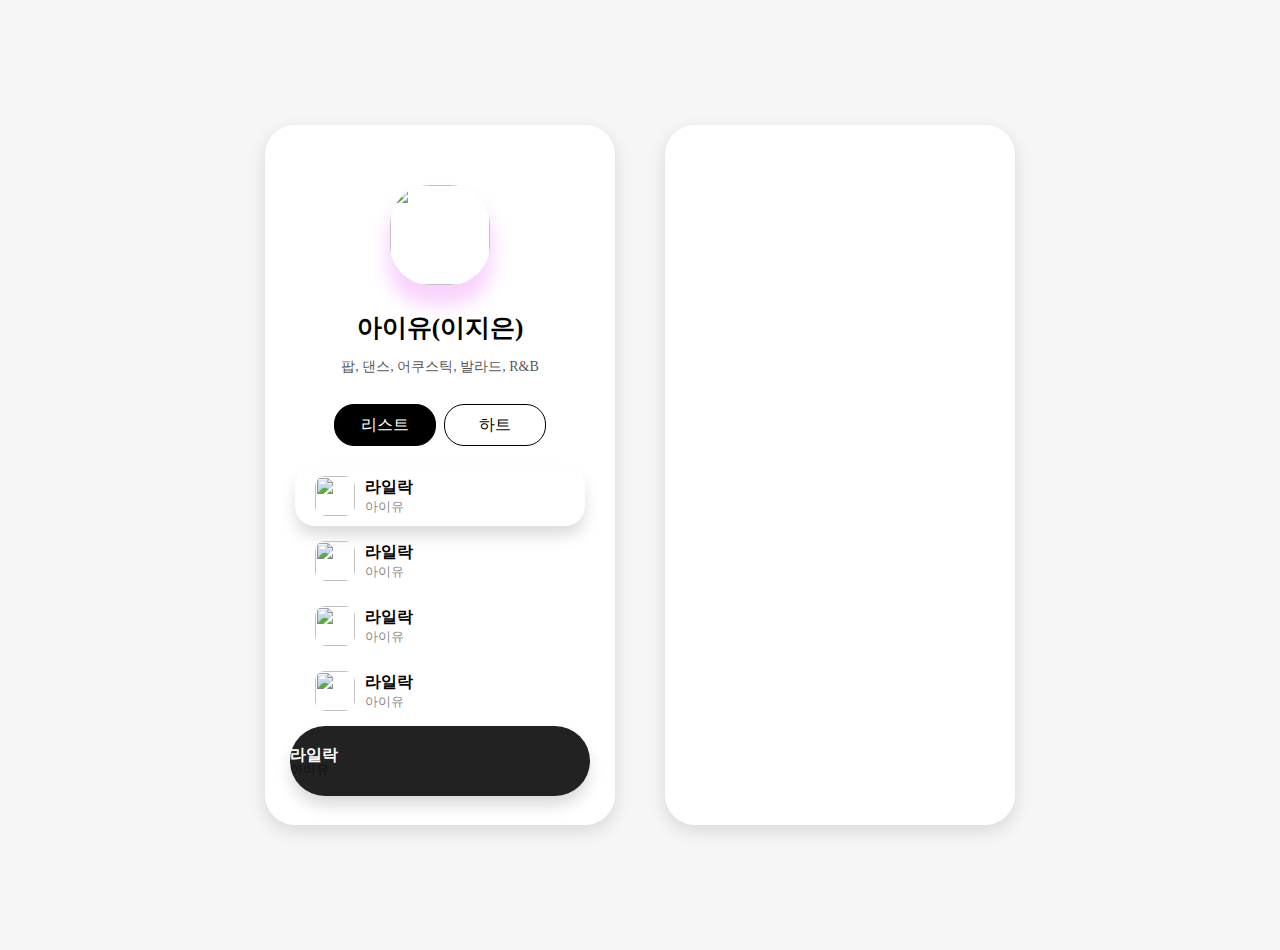
==== index.html @ 8bcfcf91 "test" ====
<!DOCTYPE html>
<html lang="en">
  <head>
    <meta charset="UTF-8" />
    <meta http-equiv="X-UA-Compatible" content="IE=edge" />
    <meta name="viewport" content="width=device-width, initial-scale=1.0" />
    <link rel="stylesheet" href="style.css" />
    <title>Document</title>
  </head>
  <body>
    <div class="container">
      <div class="screan">
        <div class="nav">
          <i class="fa-solid fa-arrow-left"></i>
          <i class="fa-solid fa-magnifying-glass"></i>
        </div>

        <div class="singer">
          <img
            src="https://cdnimg.melon.co.kr/cm2/artistcrop/images/002/61/143/261143_20210325180240_500.jpg?61e575e8653e5920470a38d1482d7312/melon/optimize/90"
            class="singer__photo"
          />
          <div class="singer__name">아이유(이지은)</div>
          <div class="singer__intro">팝, 댄스, 어쿠스틱, 발라드, R&B</div>
        </div>

        <div class="btnbox">
          <div class="button button-black">리스트</div>
          <div class="button">하트</div>
        </div>

        <div class="musiclist">
          <div class="music music--shadow">
            <img
              src="https://w.namu.la/s/[base64]"
              class="music__musiclogo"
            />
            <div class="music-textbox">
              <div class="music-textbox__title title">라일락</div>
              <div class="music-textbox__artist artist">아이유</div>
            </div>
            <i class="fa-solid fa-ellipsis-vertical fa-lg"></i>
          </div>

          <div class="music">
            <img
              src="https://w.namu.la/s/[base64]"
              class="music__musiclogo"
            />
            <div class="music-textbox">
              <div class="music-textbox__title title">라일락</div>
              <div class="music-textbox__artist artist">아이유</div>
            </div>
            <i class="fa-solid fa-ellipsis-vertical fa-lg"></i>
          </div>

          <div class="music">
            <img
              src="https://w.namu.la/s/[base64]"
              class="music__musiclogo"
            />
            <div class="music-textbox">
              <div class="music-textbox__title title">라일락</div>
              <div class="music-textbox__artist artist">아이유</div>
            </div>
            <i class="fa-solid fa-ellipsis-vertical fa-lg"></i>
          </div>

          <div class="music">
            <img
              src="https://w.namu.la/s/[base64]"
              class="music__musiclogo"
            />
            <div class="music-textbox">
              <div class="music-textbox__title title">라일락</div>
              <div class="music-textbox__artist artist">아이유</div>
            </div>
            <i class="fa-solid fa-ellipsis-vertical fa-lg"></i>
          </div>
        </div>

        <div class="playbar">
          <div class="playbar-textbox">
            <div class="playbar-textbox__title title">라일락</div>
            <div class="playbar-textbox__artist artist">아이유</div>
          </div>
          <div class="playbar-iconbox">
            <i class="fa-solid fa-backward-step"></i>
            <i class="fa-solid fa-pause"></i>
            <i class="fa-solid fa-forward-step"></i>
          </div>
        </div>
      </div>

      <div class="screan right">
        <div class="nav">
          <i class="fa-solid fa-arrow-left"></i>
          <i class="fa-solid fa-ellipsis-vertical"></i>
        </div>
      </div>
    </div>
  </body>
  <script
    src="https://kit.fontawesome.com/72f3a32254.js"
    crossorigin="anonymous"
  ></script>
</html>
---- style.css ----
@import "reset.css";

body {
  background-color: #f6f6f6;
  font-family: "nanumgothic";
}

.container {
  display: flex;
  align-items: center;
  justify-content: center;
  height: 100vh;
  padding: 25px;
}

.screan {
  width: 350px;
  height: 700px;
  border-radius: 30px;
  -webkit-box-shadow: 0px 6px 16px 2px rgba(0, 0, 0, 0.1);
  box-shadow: 0px 6px 16px 2px rgba(0, 0, 0, 0.1);
  background-color: white;
}

.nav {
  padding: 40px 30px 20px 30px;
  display: flex;
  justify-content: space-between;
}

.right {
  margin-left: 50px;
}

.singer {
  display: flex;
  flex-direction: column;
  align-items: center;
}

.singer__photo {
  width: 100px;
  height: 100px;
  border-radius: 40px;
  -webkit-box-shadow: 0px 17px 18px 3px rgba(227, 70, 246, 0.24);
  box-shadow: 0px 17px 18px 3px rgba(227, 70, 246, 0.24);
}

.singer__name {
  font-size: 25px;
  font-weight: bold;
  padding: 20px 0;
  margin-top: 10px;
}

.singer__intro {
  margin-bottom: 30px;
  font-size: 14px;
  color: rgba(0, 0, 0, 0.7);
}

.btnbox {
  display: flex;
  justify-content: space-evenly;
  padding: 0 60px;
}

.button {
  width: 100px;
  height: 40px;
  border: 1px solid black;
  border-radius: 20px;
  text-align: center;
  line-height: 40px;
}

.button-black {
  background-color: black;
  color: white;
}

.musiclist {
  padding: 0 30px;
  margin-top: 20px;
}

.music {
  display: flex;
  align-items: center;
  position: relative;
  padding: 10px 20px;
  margin-bottom: 5px;
}

.music--shadow {
  border-radius: 20px;
  -webkit-box-shadow: 0px 10px 16px -1px rgba(0, 0, 0, 0.15);
  box-shadow: 0px 10px 16px -1px rgba(0, 0, 0, 0.15);
}

.music__musiclogo {
  width: 40px;
  height: 40px;
  border-radius: 10px;
}

.music-textbox {
  margin-left: 10px;
}

.music i {
  text-align: end;
  color: rgba(0, 0, 0, 0.5);
  position: absolute;
  right: 15px;
}

.title {
  font-weight: bold;
}

.artist {
  font-size: 13px;
  font-size: 13px;
  color: rgba(0, 0, 0, 0.5);
}

.music-textbox__title {
  margin-bottom: 5px;
}

.playbar {
  display: flex;
  align-items: center;
  justify-content: space-between;
  margin: auto;
  width: 300px;
  height: 70px;
  background-color: #222222;
  border-radius: 40px;
  -webkit-box-shadow: 0px 10px 16px -1px rgba(0, 0, 0, 0.15);
  box-shadow: 0px 10px 16px -1px rgba(0, 0, 0, 0.15);
}

.playbar-textbox__title {
  color: white;
}

.playbar-iconbox {
  color: white;
  display: flex;
  justify-content: space-evenly;
}
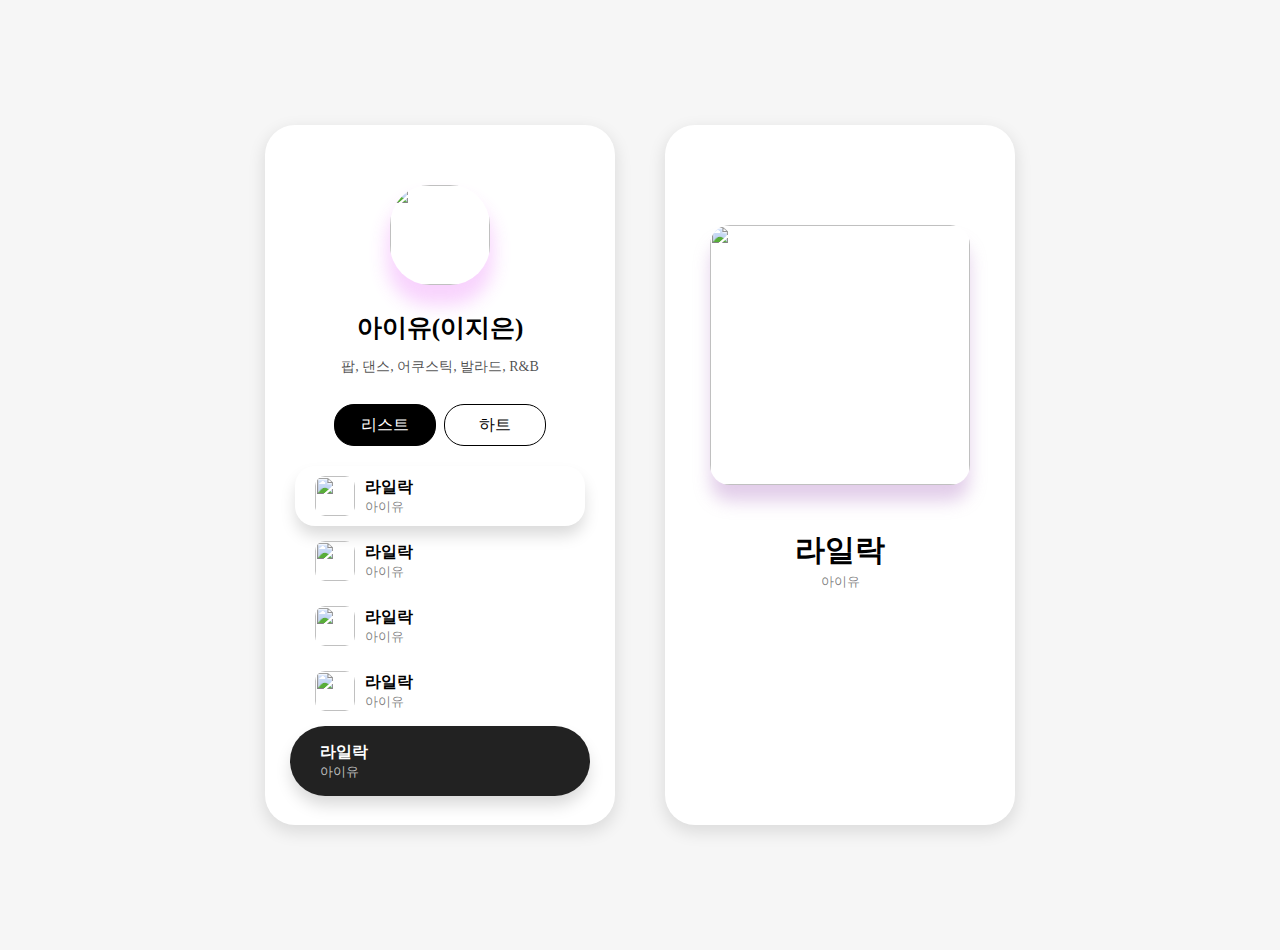
==== commit 4997dbc1: "수정" ====
--- a/index.html
+++ b/index.html
@@ -86,7 +86,7 @@
           </div>
           <div class="playbar-iconbox">
             <i class="fa-solid fa-backward-step"></i>
-            <i class="fa-solid fa-pause"></i>
+            <i class="fa-solid fa-pause fa-2x"></i>
             <i class="fa-solid fa-forward-step"></i>
           </div>
         </div>
@@ -97,6 +97,16 @@
           <i class="fa-solid fa-arrow-left"></i>
           <i class="fa-solid fa-ellipsis-vertical"></i>
         </div>
+        <div class="music-playing">
+          <img
+            src="https://w.namu.la/s/[base64]"
+            class="music-playing__pic"
+          />
+          <div class="music-playing-textbox">
+            <div class="music-playing-textbox__title title">라일락</div>
+            <div class="music-playing-textbox__artist artist">아이유</div>
+          </div>
+        </div>
       </div>
     </div>
   </body>
--- a/style.css
+++ b/style.css
@@ -121,7 +121,6 @@
 
 .artist {
   font-size: 13px;
-  font-size: 13px;
   color: rgba(0, 0, 0, 0.5);
 }
 
@@ -140,14 +139,55 @@
   border-radius: 40px;
   -webkit-box-shadow: 0px 10px 16px -1px rgba(0, 0, 0, 0.15);
   box-shadow: 0px 10px 16px -1px rgba(0, 0, 0, 0.15);
+  padding: 30px;
+  box-sizing: border-box;
 }
 
 .playbar-textbox__title {
   color: white;
+  margin-bottom: 5px;
+}
+
+.playbar-textbox__artist {
+  color: rgba(255, 255, 255, 0.7);
 }
 
 .playbar-iconbox {
   color: white;
   display: flex;
-  justify-content: space-evenly;
+  align-items: center;
 }
+
+.fa-pause {
+  margin: 0 30px;
+}
+
+.music-playing {
+  display: flex;
+  flex-direction: column;
+  align-items: center;
+}
+
+.music-playing__pic {
+  width: 260px;
+  height: 260px;
+  margin-top: 40px;
+  border-radius: 20px;
+  -webkit-box-shadow: 0px 17px 17px -1px rgba(185, 136, 203, 0.42);
+  box-shadow: 0px 17px 17px -1px rgba(185, 136, 203, 0.42);
+}
+
+.music-playing-textbox {
+  margin-top: 50px;
+  text-align: center;
+}
+
+.music-playing-textbox__title {
+  font-size: 30px;
+  margin-bottom: 10px;
+}
+
+.music_playing-textbox__artist {
+  font-weight: bold;
+  color: rgba(255, 255, 255, 0.7);
+}
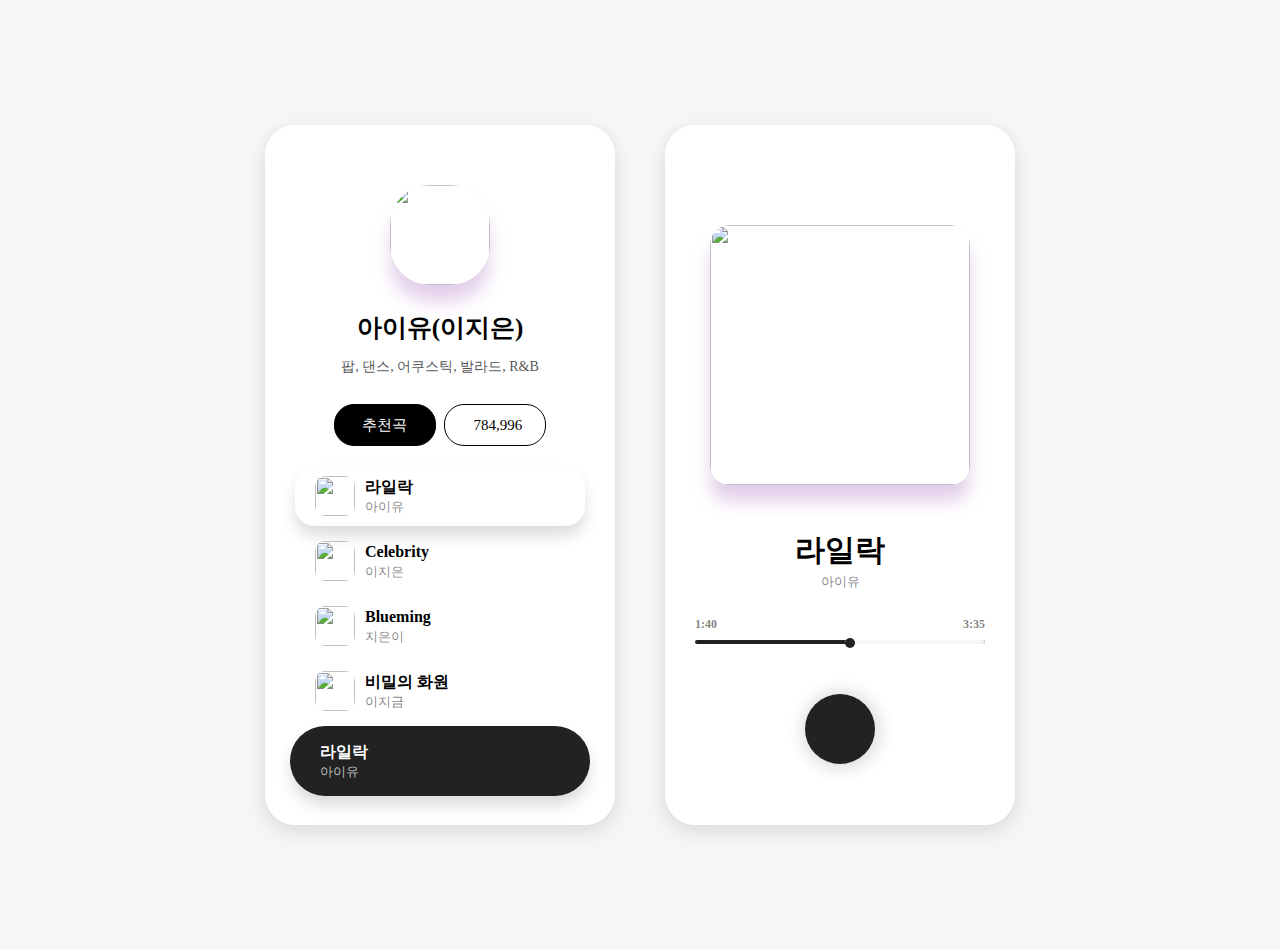
==== commit e605c9ca: "iu" ====
--- a/index.html
+++ b/index.html
@@ -25,8 +25,8 @@
         </div>
 
         <div class="btnbox">
-          <div class="button button-black">리스트</div>
-          <div class="button">하트</div>
+          <div class="button button-black">추천곡</div>
+          <div class="button"><i class="fa-solid fa-heart"></i>784,996</div>
         </div>
 
         <div class="musiclist">
@@ -44,36 +44,36 @@
 
           <div class="music">
             <img
-              src="https://w.namu.la/s/[base64]"
+              src="https://w.namu.la/s/06e49d13223ec40ea7aca796b0f1a7244bcf3e123e669dc6d6a60e5bbdcc71dbf53bed58f48f956d8925c093f7d60e95caa6427312dc86b55a2e319c6311d4a7207164019e2eedf11fec668f17ad9f971cb2fa9077512e489ef4f9241e1ee039"
               class="music__musiclogo"
             />
             <div class="music-textbox">
-              <div class="music-textbox__title title">라일락</div>
-              <div class="music-textbox__artist artist">아이유</div>
+              <div class="music-textbox__title title">Celebrity</div>
+              <div class="music-textbox__artist artist">이지은</div>
             </div>
             <i class="fa-solid fa-ellipsis-vertical fa-lg"></i>
           </div>
 
           <div class="music">
             <img
-              src="https://w.namu.la/s/[base64]"
+              src="https://image.bugsm.co.kr/album/images/500/202860/20286013.jpg"
               class="music__musiclogo"
             />
             <div class="music-textbox">
-              <div class="music-textbox__title title">라일락</div>
-              <div class="music-textbox__artist artist">아이유</div>
+              <div class="music-textbox__title title">Blueming</div>
+              <div class="music-textbox__artist artist">지은이</div>
             </div>
             <i class="fa-solid fa-ellipsis-vertical fa-lg"></i>
           </div>
 
           <div class="music">
             <img
-              src="https://w.namu.la/s/[base64]"
+              src="https://image.bugsm.co.kr/album/images/500/201196/20119646.jpg"
               class="music__musiclogo"
             />
             <div class="music-textbox">
-              <div class="music-textbox__title title">라일락</div>
-              <div class="music-textbox__artist artist">아이유</div>
+              <div class="music-textbox__title title">비밀의 화원</div>
+              <div class="music-textbox__artist artist">이지금</div>
             </div>
             <i class="fa-solid fa-ellipsis-vertical fa-lg"></i>
           </div>
@@ -97,6 +97,7 @@
           <i class="fa-solid fa-arrow-left"></i>
           <i class="fa-solid fa-ellipsis-vertical"></i>
         </div>
+
         <div class="music-playing">
           <img
             src="https://w.namu.la/s/[base64]"
@@ -107,6 +108,26 @@
             <div class="music-playing-textbox__artist artist">아이유</div>
           </div>
         </div>
+
+        <div class="status-bar-box">
+          <div class="status-bar-timebox">
+            <div class="status-bar__nowplay">1:40</div>
+            <div class="status-bar__songlenth">3:35</div>
+          </div>
+          <div class="status-bar status-bar__afterplaying"></div>
+          <div class="status-bar status-bar__beforeplaying"></div>
+          <div class="status-bar__now"></div>
+        </div>
+
+        <div class="controlbox">
+          <i class="fa-solid fa-infinity icon--gray"></i>
+          <i class="fa-solid fa-backward-step fa-lg"></i>
+          <div class="controlbox__circle">
+            <i class="fa-solid fa-pause fa-2x icon--white"></i>
+          </div>
+          <i class="fa-solid fa-forward-step fa-lg"></i>
+          <i class="fa-solid fa-shuffle icon--gray"></i>
+        </div>
       </div>
     </div>
   </body>
--- a/style.css
+++ b/style.css
@@ -42,8 +42,8 @@
   width: 100px;
   height: 100px;
   border-radius: 40px;
-  -webkit-box-shadow: 0px 17px 18px 3px rgba(227, 70, 246, 0.24);
-  box-shadow: 0px 17px 18px 3px rgba(227, 70, 246, 0.24);
+  -webkit-box-shadow: 0px 17px 17px -1px rgba(185, 136, 203, 0.42);
+  box-shadow: 0px 17px 17px -1px rgba(185, 136, 203, 0.42);
 }
 
 .singer__name {
@@ -72,6 +72,13 @@
   border-radius: 20px;
   text-align: center;
   line-height: 40px;
+  font-size: 15px;
+  font-weight: 400;
+}
+
+.button i {
+  margin-right: 5px;
+  align-items: center;
 }
 
 .button-black {
@@ -189,5 +196,75 @@
 
 .music_playing-textbox__artist {
   font-weight: bold;
+  font-size: 15px;
   color: rgba(255, 255, 255, 0.7);
 }
+
+.status-bar-timebox {
+  display: flex;
+  justify-content: space-between;
+  padding: 0px 30px;
+  margin-top: 30px;
+  font-size: 12px;
+  font-weight: bold;
+  color: rgba(0, 0, 0, 0.5);
+}
+
+.status-bar {
+  height: 4px;
+  width: 290px;
+  background-color: #222222;
+  margin: auto;
+  margin-top: 10px;
+  border-radius: 10px;
+}
+
+.status-bar-box {
+  position: relative;
+}
+
+.status-bar__now {
+  height: 10px;
+  width: 10px;
+  border-radius: 5px;
+  background-color: #222222;
+  position: absolute;
+  left: 180px;
+  top: 20px;
+}
+
+.status-bar__beforeplaying {
+  background-color: #f6f6f6;
+  position: absolute;
+  width: 140px;
+  top: 12px;
+  right: 30px;
+}
+
+.controlbox {
+  margin: 50px 0;
+  padding: 0px 30px;
+  display: flex;
+  justify-content: space-between;
+  align-items: center;
+}
+
+.icon--gray {
+  color: rgba(0, 0, 0, 0.4);
+}
+
+.icon--white {
+  color: white;
+}
+
+.controlbox__circle {
+  width: 70px;
+  height: 70px;
+  border-radius: 35px;
+  background-color: #222222;
+  display: flex;
+  justify-content: center;
+  align-items: center;
+  -webkit-box-shadow: 1px 1px 15px 5px rgba(34, 34, 34, 0.14);
+  box-shadow: 1px 1px 15px 5px rgba(34, 34, 34, 0.14);
+}
